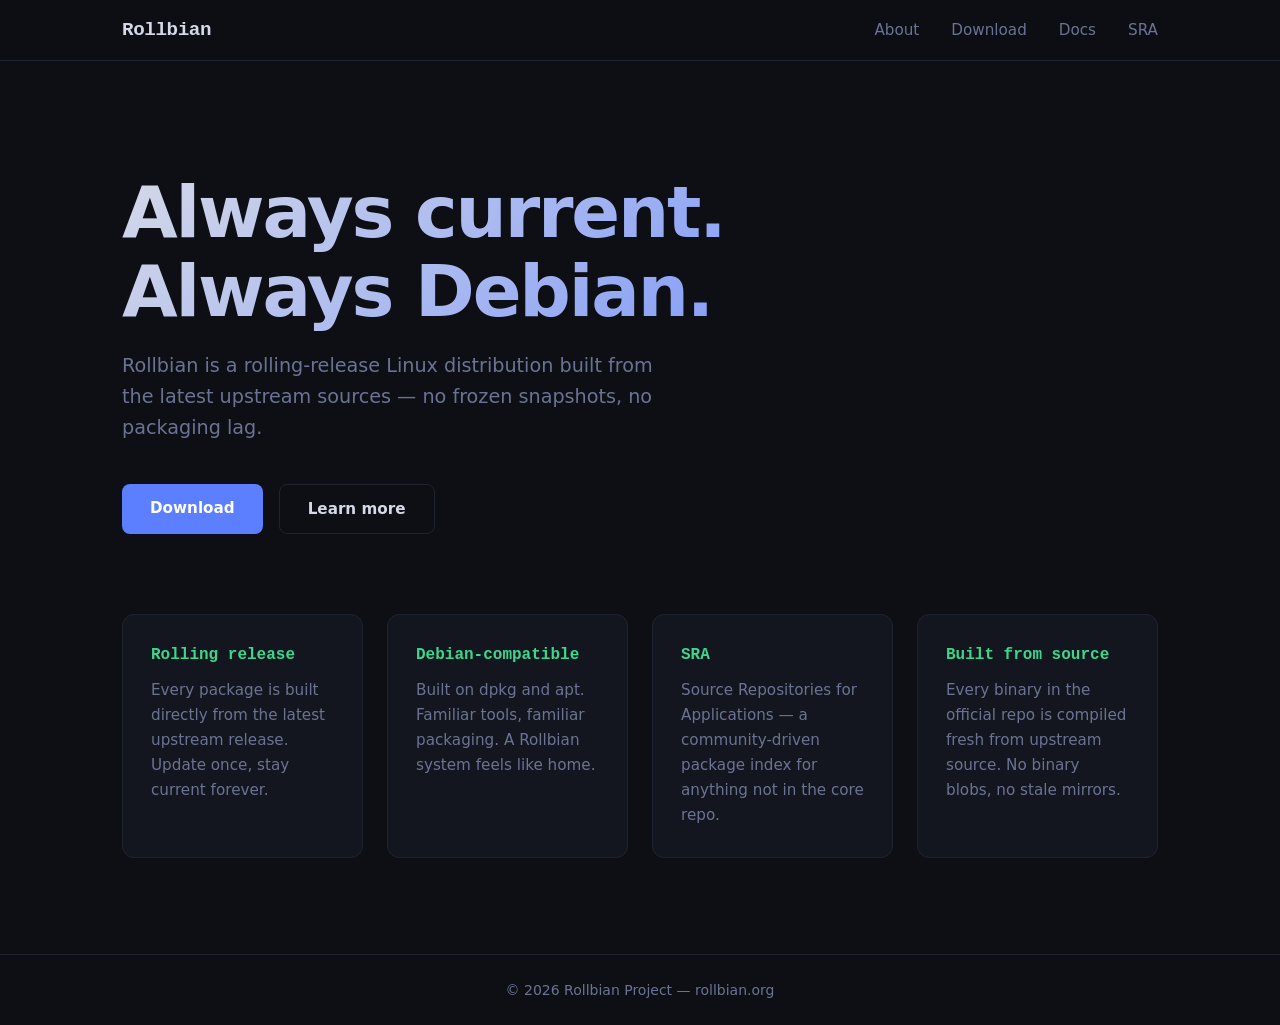
==== index.html @ acad2ca1 "Initial commit" ====
<!DOCTYPE html>
<html lang="en">
<head>
    <meta charset="UTF-8">
    <meta name="viewport" content="width=device-width, initial-scale=1.0">
    <title>Rollbian — Rolling Release Debian</title>
    <link rel="stylesheet" href="css/style.css">
</head>
<body>
    <header>
        <nav>
            <a href="/" class="logo">Rollbian</a>
            <ul>
                <li><a href="/about.html">About</a></li>
                <li><a href="/download.html">Download</a></li>
                <li><a href="/docs.html">Docs</a></li>
                <li><a href="/sra.html">SRA</a></li>
            </ul>
        </nav>
    </header>

    <main>
        <section class="hero">
            <h1>Always current.<br>Always Debian.</h1>
            <p>Rollbian is a rolling-release Linux distribution built from the latest upstream sources — no frozen snapshots, no packaging lag.</p>
            <div class="hero-actions">
                <a href="/download.html" class="btn-primary">Download</a>
                <a href="/about.html" class="btn-secondary">Learn more</a>
            </div>
        </section>

        <section class="features">
            <div class="feature">
                <h2>Rolling release</h2>
                <p>Every package is built directly from the latest upstream release. Update once, stay current forever.</p>
            </div>
            <div class="feature">
                <h2>Debian-compatible</h2>
                <p>Built on dpkg and apt. Familiar tools, familiar packaging. A Rollbian system feels like home.</p>
            </div>
            <div class="feature">
                <h2>SRA</h2>
                <p>Source Repositories for Applications — a community-driven package index for anything not in the core repo.</p>
            </div>
            <div class="feature">
                <h2>Built from source</h2>
                <p>Every binary in the official repo is compiled fresh from upstream source. No binary blobs, no stale mirrors.</p>
            </div>
        </section>
    </main>

    <footer>
        <p>&copy; 2026 Rollbian Project — <a href="https://rollbian.org">rollbian.org</a></p>
    </footer>

    <script src="js/main.js"></script>
</body>
</html>
---- css/style.css ----
/* ── Reset & base ───────────────────────────────────────────────────────────── */

*, *::before, *::after { box-sizing: border-box; margin: 0; padding: 0; }

:root {
    --bg:        #0d0f14;
    --bg2:       #13161e;
    --border:    #1e2330;
    --text:      #d4d8e8;
    --muted:     #6b7394;
    --accent:    #5b7fff;
    --accent2:   #8b5cf6;
    --green:     #3dd68c;
    --font-mono: "JetBrains Mono", "Fira Code", "Cascadia Code", monospace;
    --font-sans: "Inter", system-ui, sans-serif;
}

html { font-size: 16px; scroll-behavior: smooth; }

body {
    background: var(--bg);
    color: var(--text);
    font-family: var(--font-sans);
    line-height: 1.6;
    min-height: 100vh;
    display: flex;
    flex-direction: column;
}

a { color: var(--accent); text-decoration: none; }
a:hover { text-decoration: underline; }

/* ── Nav ────────────────────────────────────────────────────────────────────── */

header {
    border-bottom: 1px solid var(--border);
    position: sticky;
    top: 0;
    background: rgba(13, 15, 20, 0.9);
    backdrop-filter: blur(12px);
    z-index: 100;
}

nav {
    max-width: 1100px;
    margin: 0 auto;
    padding: 0 2rem;
    height: 60px;
    display: flex;
    align-items: center;
    justify-content: space-between;
}

.logo {
    font-family: var(--font-mono);
    font-size: 1.2rem;
    font-weight: 700;
    color: var(--text);
    letter-spacing: -0.02em;
}

.logo:hover { text-decoration: none; color: var(--accent); }

nav ul {
    list-style: none;
    display: flex;
    gap: 2rem;
}

nav ul a {
    color: var(--muted);
    font-size: 0.95rem;
    transition: color 0.15s;
}

nav ul a:hover { color: var(--text); text-decoration: none; }

/* ── Hero ───────────────────────────────────────────────────────────────────── */

.hero {
    max-width: 1100px;
    margin: 0 auto;
    padding: 7rem 2rem 5rem;
}

.hero h1 {
    font-size: clamp(2.5rem, 6vw, 4.5rem);
    font-weight: 800;
    line-height: 1.1;
    letter-spacing: -0.03em;
    background: linear-gradient(135deg, var(--text) 0%, var(--accent) 100%);
    -webkit-background-clip: text;
    -webkit-text-fill-color: transparent;
    background-clip: text;
    margin-bottom: 1.25rem;
}

.hero p {
    font-size: 1.2rem;
    color: var(--muted);
    max-width: 560px;
    margin-bottom: 2.5rem;
}

.hero-actions {
    display: flex;
    gap: 1rem;
    flex-wrap: wrap;
}

.btn-primary, .btn-secondary {
    padding: 0.75rem 1.75rem;
    border-radius: 8px;
    font-size: 0.95rem;
    font-weight: 600;
    transition: opacity 0.15s, transform 0.1s;
    display: inline-block;
}

.btn-primary {
    background: var(--accent);
    color: #fff;
}

.btn-secondary {
    background: transparent;
    color: var(--text);
    border: 1px solid var(--border);
}

.btn-primary:hover, .btn-secondary:hover {
    opacity: 0.85;
    text-decoration: none;
    transform: translateY(-1px);
}

/* ── Features ───────────────────────────────────────────────────────────────── */

.features {
    max-width: 1100px;
    margin: 0 auto 6rem;
    padding: 0 2rem;
    display: grid;
    grid-template-columns: repeat(auto-fit, minmax(240px, 1fr));
    gap: 1.5rem;
}

.feature {
    background: var(--bg2);
    border: 1px solid var(--border);
    border-radius: 12px;
    padding: 1.75rem;
}

.feature h2 {
    font-size: 1rem;
    font-weight: 700;
    color: var(--green);
    margin-bottom: 0.6rem;
    font-family: var(--font-mono);
}

.feature p {
    font-size: 0.95rem;
    color: var(--muted);
    line-height: 1.65;
}

/* ── Footer ─────────────────────────────────────────────────────────────────── */

footer {
    margin-top: auto;
    border-top: 1px solid var(--border);
    padding: 1.5rem 2rem;
    text-align: center;
    font-size: 0.875rem;
    color: var(--muted);
}

footer a { color: var(--muted); }
footer a:hover { color: var(--text); }

/* ── Responsive ─────────────────────────────────────────────────────────────── */

@media (max-width: 600px) {
    nav ul { gap: 1.25rem; }
    .hero { padding: 4rem 1.25rem 3rem; }
    .features { padding: 0 1.25rem; }
}
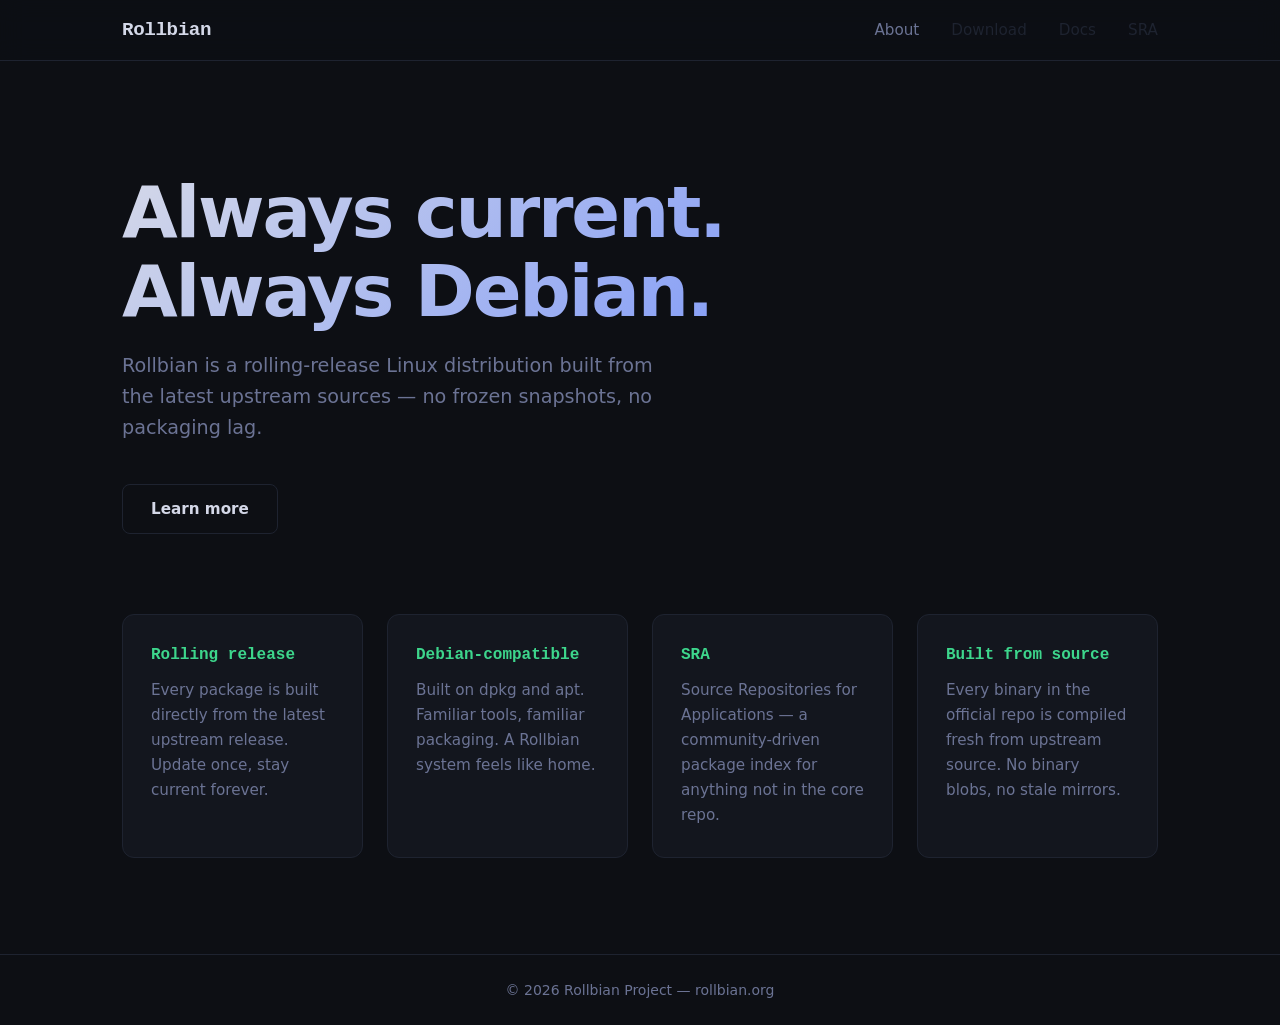
==== commit e8a4324f: "Hide unready pages; remove download button" ====
--- a/index.html
+++ b/index.html
@@ -12,9 +12,9 @@
             <a href="/" class="logo">Rollbian</a>
             <ul>
                 <li><a href="/about.html">About</a></li>
-                <li><a href="/download.html">Download</a></li>
-                <li><a href="/docs.html">Docs</a></li>
-                <li><a href="/sra.html">SRA</a></li>
+                <li><span class="nav-soon" title="Coming soon">Download</span></li>
+                <li><span class="nav-soon" title="Coming soon">Docs</span></li>
+                <li><span class="nav-soon" title="Coming soon">SRA</span></li>
             </ul>
         </nav>
     </header>
@@ -24,7 +24,6 @@
             <h1>Always current.<br>Always Debian.</h1>
             <p>Rollbian is a rolling-release Linux distribution built from the latest upstream sources — no frozen snapshots, no packaging lag.</p>
             <div class="hero-actions">
-                <a href="/download.html" class="btn-primary">Download</a>
                 <a href="/about.html" class="btn-secondary">Learn more</a>
             </div>
         </section>
--- a/css/style.css
+++ b/css/style.css
@@ -74,6 +74,13 @@
 }
 
 nav ul a:hover { color: var(--text); text-decoration: none; }
+
+.nav-soon {
+    color: var(--border);
+    font-size: 0.95rem;
+    cursor: not-allowed;
+    user-select: none;
+}
 
 /* ── Hero ───────────────────────────────────────────────────────────────────── */
 
